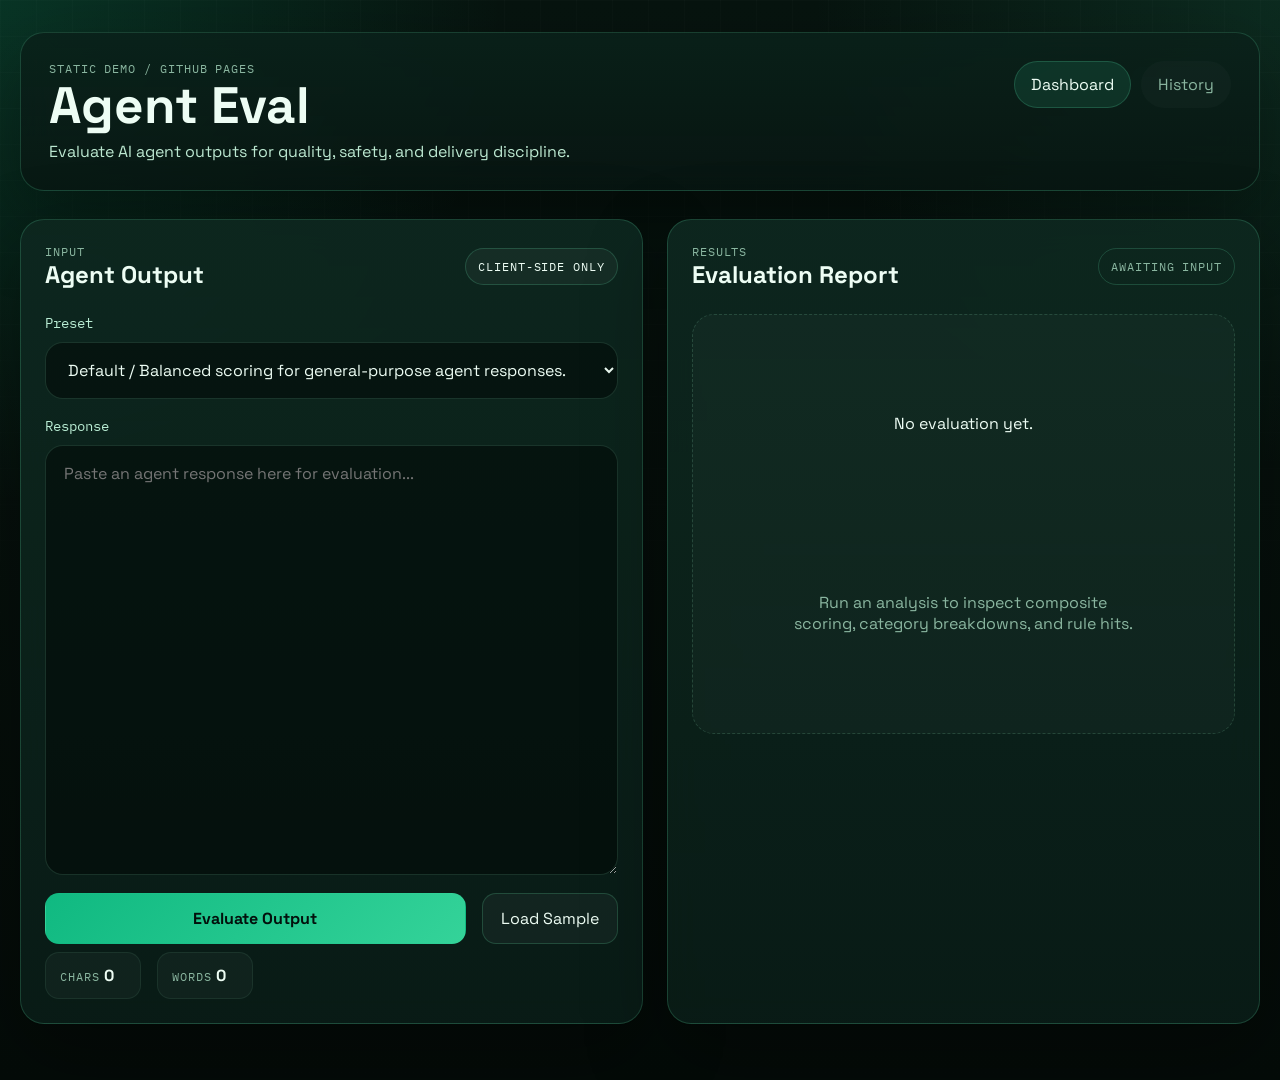
==== index.html @ e62c8c06 "feat: rebuild as static evaluation tool for GitHub Pages" ====
<!DOCTYPE html>
<html lang="en">
  <head>
    <meta charset="UTF-8" />
    <meta name="viewport" content="width=device-width, initial-scale=1.0" />
    <title>Agent Eval</title>
    <link rel="preconnect" href="https://fonts.googleapis.com" />
    <link rel="preconnect" href="https://fonts.gstatic.com" crossorigin />
    <link
      href="https://fonts.googleapis.com/css2?family=Space+Grotesk:wght@400;500;700&family=IBM+Plex+Mono:wght@400;500;600&display=swap"
      rel="stylesheet"
    />
    <link rel="stylesheet" href="style.css" />
  </head>
  <body>
    <div class="app-shell">
      <header class="topbar">
        <div>
          <p class="eyebrow">Static Demo / GitHub Pages</p>
          <h1>Agent Eval</h1>
          <p class="subtitle">Evaluate AI agent outputs for quality, safety, and delivery discipline.</p>
        </div>
        <nav class="nav-links" aria-label="Primary">
          <a class="nav-link active" href="index.html">Dashboard</a>
          <a class="nav-link" href="history.html">History</a>
        </nav>
      </header>

      <main class="dashboard-grid">
        <section class="panel panel-input">
          <div class="panel-head">
            <div>
              <p class="section-label">Input</p>
              <h2>Agent Output</h2>
            </div>
            <span class="badge">Client-side only</span>
          </div>

          <label class="field">
            <span>Preset</span>
            <select id="configSelect" aria-label="Evaluation preset"></select>
          </label>

          <label class="field">
            <span>Response</span>
            <textarea
              id="outputInput"
              rows="16"
              placeholder="Paste an agent response here for evaluation..."
            ></textarea>
          </label>

          <div class="action-row">
            <button id="evaluateButton" class="btn-primary" type="button">Evaluate Output</button>
            <button id="sampleButton" class="btn-secondary" type="button">Load Sample</button>
          </div>

          <div class="input-meta">
            <div>
              <span class="meta-label">Chars</span>
              <strong id="charCount">0</strong>
            </div>
            <div>
              <span class="meta-label">Words</span>
              <strong id="wordCount">0</strong>
            </div>
          </div>
        </section>

        <section class="panel panel-results">
          <div class="panel-head">
            <div>
              <p class="section-label">Results</p>
              <h2>Evaluation Report</h2>
            </div>
            <span id="statusChip" class="status-chip idle">Awaiting input</span>
          </div>

          <div id="emptyState" class="empty-state">
            <p>No evaluation yet.</p>
            <span>Run an analysis to inspect composite scoring, category breakdowns, and rule hits.</span>
          </div>

          <div id="resultsView" class="results-view hidden" aria-live="polite">
            <section class="score-overview">
              <div class="score-ring">
                <div class="score-ring-inner">
                  <span id="overallScore">0</span>
                  <small>/100</small>
                </div>
              </div>
              <div class="overview-copy">
                <h3 id="overallLabel">Composite Score</h3>
                <p id="overallSummary"></p>
                <div class="signal-list" id="signalList"></div>
              </div>
            </section>

            <section>
              <div class="subhead">
                <h3>Category Scores</h3>
                <span class="muted">Weighted via selected preset</span>
              </div>
              <div id="scoreBars" class="score-bars"></div>
            </section>

            <section class="analysis-grid">
              <article class="analysis-card">
                <div class="subhead">
                  <h3>Findings</h3>
                  <span class="muted">Rule and heuristic output</span>
                </div>
                <ul id="findingsList" class="stack-list"></ul>
              </article>
              <article class="analysis-card">
                <div class="subhead">
                  <h3>Summary</h3>
                  <span class="muted">Saved to local history</span>
                </div>
                <div id="summaryBlock" class="code-block"></div>
              </article>
            </section>
          </div>
        </section>
      </main>
    </div>

    <script type="module" src="js/app.js"></script>
  </body>
</html>
---- style.css ----
:root {
  --bg: #06110d;
  --bg-elevated: rgba(8, 24, 19, 0.9);
  --panel: rgba(10, 30, 24, 0.86);
  --panel-strong: rgba(13, 39, 31, 0.96);
  --border: rgba(105, 247, 187, 0.18);
  --text: #edfdf4;
  --muted: #8ab6a0;
  --accent: #34d399;
  --accent-strong: #10b981;
  --accent-soft: rgba(52, 211, 153, 0.16);
  --danger: #fb7185;
  --warn: #fbbf24;
  --shadow: 0 30px 80px rgba(0, 0, 0, 0.35);
  --radius: 24px;
  --radius-sm: 16px;
  --mono: "IBM Plex Mono", monospace;
  --sans: "Space Grotesk", sans-serif;
}

* {
  box-sizing: border-box;
}

html {
  color-scheme: dark;
}

body {
  margin: 0;
  min-height: 100vh;
  font-family: var(--sans);
  background:
    radial-gradient(circle at top left, rgba(16, 185, 129, 0.2), transparent 30%),
    radial-gradient(circle at top right, rgba(52, 211, 153, 0.12), transparent 28%),
    linear-gradient(180deg, #07140f 0%, #040b08 100%);
  color: var(--text);
}

body::before {
  content: "";
  position: fixed;
  inset: 0;
  pointer-events: none;
  background-image:
    linear-gradient(rgba(255, 255, 255, 0.02) 1px, transparent 1px),
    linear-gradient(90deg, rgba(255, 255, 255, 0.02) 1px, transparent 1px);
  background-size: 36px 36px;
  mask-image: linear-gradient(180deg, rgba(255, 255, 255, 0.8), transparent);
}

.app-shell {
  width: min(1240px, calc(100% - 32px));
  margin: 0 auto;
  padding: 32px 0 56px;
}

.topbar,
.panel,
.analysis-card,
.history-item {
  backdrop-filter: blur(18px);
}

.topbar {
  display: flex;
  align-items: flex-start;
  justify-content: space-between;
  gap: 24px;
  margin-bottom: 28px;
  padding: 28px;
  background: linear-gradient(180deg, rgba(10, 33, 26, 0.9), rgba(8, 22, 18, 0.84));
  border: 1px solid var(--border);
  border-radius: var(--radius);
  box-shadow: var(--shadow);
}

.eyebrow,
.section-label,
.meta-label,
.muted,
.badge,
.status-chip,
.history-meta {
  font-family: var(--mono);
  letter-spacing: 0.08em;
  text-transform: uppercase;
}

.eyebrow,
.section-label,
.meta-label,
.muted,
.history-meta {
  font-size: 0.72rem;
  color: var(--muted);
}

h1,
h2,
h3,
p {
  margin: 0;
}

h1 {
  margin-top: 6px;
  font-size: clamp(2.4rem, 4vw, 4rem);
  line-height: 0.95;
}

.subtitle {
  margin-top: 10px;
  max-width: 62ch;
  color: #bce8d1;
}

.nav-links {
  display: flex;
  gap: 10px;
}

.nav-link,
.btn-primary,
.btn-secondary {
  transition:
    transform 180ms ease,
    border-color 180ms ease,
    background 180ms ease,
    color 180ms ease;
}

.nav-link {
  padding: 12px 16px;
  border: 1px solid transparent;
  border-radius: 999px;
  color: var(--muted);
  text-decoration: none;
  background: rgba(255, 255, 255, 0.02);
}

.nav-link:hover,
.nav-link.active {
  color: var(--text);
  border-color: var(--border);
  background: rgba(52, 211, 153, 0.12);
}

.dashboard-grid {
  display: grid;
  grid-template-columns: minmax(320px, 1.05fr) minmax(380px, 1fr);
  gap: 24px;
}

.history-layout {
  display: grid;
}

.panel,
.analysis-card,
.history-item {
  background: linear-gradient(180deg, var(--panel-strong), var(--panel));
  border: 1px solid var(--border);
  border-radius: var(--radius);
  box-shadow: var(--shadow);
}

.panel {
  padding: 24px;
}

.panel-head,
.subhead,
.action-row,
.input-meta,
.history-head,
.history-tags {
  display: flex;
  align-items: center;
  justify-content: space-between;
  gap: 16px;
}

.panel-head {
  margin-bottom: 24px;
}

.badge,
.status-chip {
  padding: 10px 12px;
  border-radius: 999px;
  border: 1px solid var(--border);
  font-size: 0.72rem;
}

.badge {
  background: rgba(255, 255, 255, 0.04);
}

.status-chip.idle {
  color: var(--muted);
}

.status-chip.running {
  color: #c3ffe6;
  background: rgba(52, 211, 153, 0.12);
}

.status-chip.done {
  color: #d8ffed;
  background: rgba(16, 185, 129, 0.18);
}

.field {
  display: grid;
  gap: 10px;
  margin-bottom: 18px;
}

.field span {
  font-family: var(--mono);
  font-size: 0.85rem;
  color: #b9edd4;
}

textarea,
select,
button {
  font: inherit;
}

textarea,
select {
  width: 100%;
  padding: 16px 18px;
  border-radius: 18px;
  border: 1px solid rgba(148, 245, 201, 0.14);
  background: rgba(1, 7, 5, 0.5);
  color: var(--text);
  outline: none;
}

textarea {
  resize: vertical;
  min-height: 280px;
  line-height: 1.55;
}

textarea:focus,
select:focus {
  border-color: rgba(52, 211, 153, 0.55);
  box-shadow: 0 0 0 4px rgba(52, 211, 153, 0.12);
}

.btn-primary,
.btn-secondary {
  border-radius: 14px;
  padding: 14px 18px;
  border: 1px solid transparent;
  cursor: pointer;
}

.btn-primary {
  flex: 1;
  background: linear-gradient(135deg, #10b981, #34d399);
  color: #03100c;
  font-weight: 700;
}

.btn-secondary {
  background: rgba(255, 255, 255, 0.04);
  color: var(--text);
  border-color: var(--border);
}

.btn-primary:hover,
.btn-secondary:hover,
.nav-link:hover {
  transform: translateY(-1px);
}

.input-meta {
  margin-top: 8px;
  justify-content: flex-start;
}

.input-meta > div {
  min-width: 96px;
  padding: 12px 14px;
  border-radius: 14px;
  background: rgba(255, 255, 255, 0.03);
  border: 1px solid rgba(148, 245, 201, 0.08);
}

.empty-state {
  display: grid;
  place-items: center;
  min-height: 420px;
  border: 1px dashed rgba(148, 245, 201, 0.16);
  border-radius: 22px;
  background: rgba(255, 255, 255, 0.025);
  text-align: center;
  padding: 24px;
}

.empty-state span {
  margin-top: 8px;
  max-width: 34ch;
  color: var(--muted);
}

.hidden {
  display: none !important;
}

.results-view {
  display: grid;
  gap: 22px;
  animation: fade-in 280ms ease;
}

.score-overview {
  display: grid;
  grid-template-columns: 180px 1fr;
  gap: 22px;
  align-items: center;
  padding: 20px;
  border-radius: 22px;
  background: rgba(255, 255, 255, 0.025);
  border: 1px solid rgba(148, 245, 201, 0.08);
}

.score-ring {
  position: relative;
  aspect-ratio: 1;
  width: 100%;
  border-radius: 50%;
  display: grid;
  place-items: center;
  background:
    radial-gradient(circle at center, rgba(3, 14, 10, 0.95) 55%, transparent 56%),
    conic-gradient(var(--accent) calc(var(--score, 0) * 1%), rgba(255, 255, 255, 0.08) 0);
}

.score-ring::after {
  content: "";
  position: absolute;
  inset: 14px;
  border-radius: 50%;
  border: 1px solid rgba(148, 245, 201, 0.12);
}

.score-ring-inner {
  position: relative;
  display: flex;
  align-items: baseline;
  gap: 6px;
  z-index: 1;
  font-family: var(--mono);
}

.score-ring-inner span {
  font-size: 3rem;
  font-weight: 600;
}

.score-ring-inner small {
  color: var(--muted);
}

.overview-copy {
  display: grid;
  gap: 12px;
}

.signal-list,
.score-bars,
.stack-list,
.history-list {
  display: grid;
  gap: 12px;
}

.signal-pill,
.history-tag {
  display: inline-flex;
  align-items: center;
  gap: 8px;
  width: fit-content;
  padding: 8px 10px;
  border-radius: 999px;
  background: rgba(52, 211, 153, 0.08);
  border: 1px solid rgba(52, 211, 153, 0.16);
  color: #d7ffee;
  font-family: var(--mono);
  font-size: 0.75rem;
}

.score-row {
  padding: 14px 16px;
  border-radius: 18px;
  background: rgba(255, 255, 255, 0.025);
  border: 1px solid rgba(148, 245, 201, 0.08);
}

.score-label {
  display: flex;
  justify-content: space-between;
  gap: 12px;
  margin-bottom: 10px;
}

.score-label strong {
  font-size: 0.95rem;
}

.score-label span {
  font-family: var(--mono);
  color: var(--muted);
}

.progress-track {
  overflow: hidden;
  height: 10px;
  border-radius: 999px;
  background: rgba(255, 255, 255, 0.08);
}

.progress-bar {
  height: 100%;
  width: 0;
  border-radius: inherit;
  background: linear-gradient(90deg, #10b981, #6ee7b7);
  transition: width 800ms cubic-bezier(0.2, 0.8, 0.2, 1);
}

.analysis-grid {
  display: grid;
  grid-template-columns: 1fr 1fr;
  gap: 18px;
}

.analysis-card {
  padding: 18px;
}

.stack-list {
  padding-left: 18px;
  margin: 0;
}

.stack-list li {
  color: #d7f8e7;
  line-height: 1.55;
}

.code-block {
  font-family: var(--mono);
  white-space: pre-wrap;
  line-height: 1.65;
  color: #d7ffee;
  background: rgba(3, 10, 8, 0.7);
  padding: 16px;
  border-radius: 16px;
  border: 1px solid rgba(148, 245, 201, 0.08);
}

.history-list {
  margin-top: 8px;
}

.history-item {
  padding: 20px;
}

.history-score {
  min-width: 72px;
  padding: 14px 10px;
  border-radius: 16px;
  text-align: center;
  font-family: var(--mono);
  font-size: 1.4rem;
  font-weight: 600;
}

.history-score.excellent,
.history-score.good {
  background: rgba(16, 185, 129, 0.14);
  color: #d9ffee;
}

.history-score.moderate {
  background: rgba(251, 191, 36, 0.12);
  color: #ffeec0;
}

.history-score.poor {
  background: rgba(251, 113, 133, 0.14);
  color: #ffd4dc;
}

.history-meta,
.history-text {
  margin-top: 10px;
}

.history-text {
  color: #d4f5e5;
}

.history-tags {
  flex-wrap: wrap;
  justify-content: flex-start;
  margin-top: 14px;
}

@keyframes fade-in {
  from {
    opacity: 0;
    transform: translateY(8px);
  }
  to {
    opacity: 1;
    transform: translateY(0);
  }
}

@media (max-width: 980px) {
  .dashboard-grid,
  .analysis-grid,
  .score-overview {
    grid-template-columns: 1fr;
  }

  .topbar,
  .panel-head,
  .subhead,
  .action-row {
    flex-direction: column;
    align-items: stretch;
  }

  .nav-links {
    width: 100%;
  }

  .nav-link,
  .btn-primary,
  .btn-secondary {
    text-align: center;
  }
}

@media (max-width: 640px) {
  .app-shell {
    width: min(100% - 20px, 1240px);
    padding-top: 20px;
  }

  .topbar,
  .panel,
  .analysis-card,
  .history-item {
    border-radius: 20px;
  }

  h1 {
    font-size: 2.2rem;
  }

  .score-ring-inner span {
    font-size: 2.4rem;
  }
}
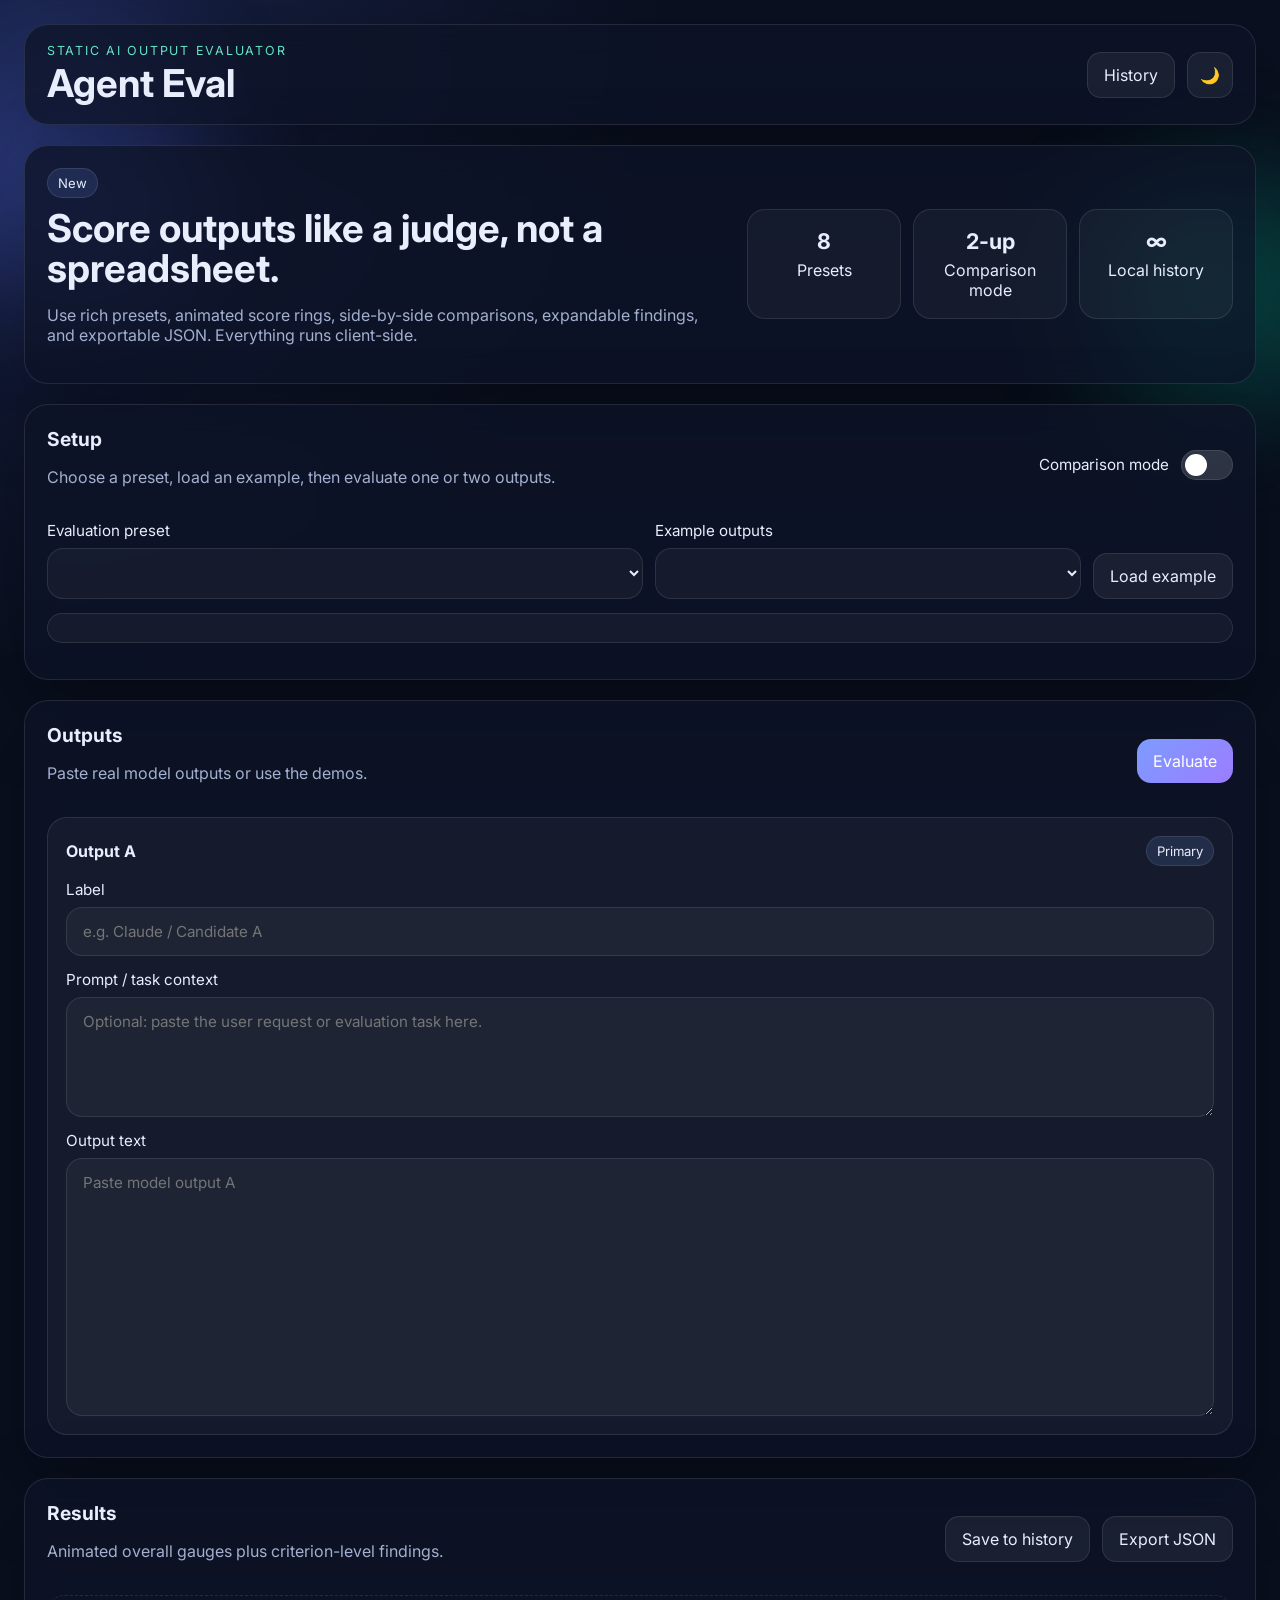
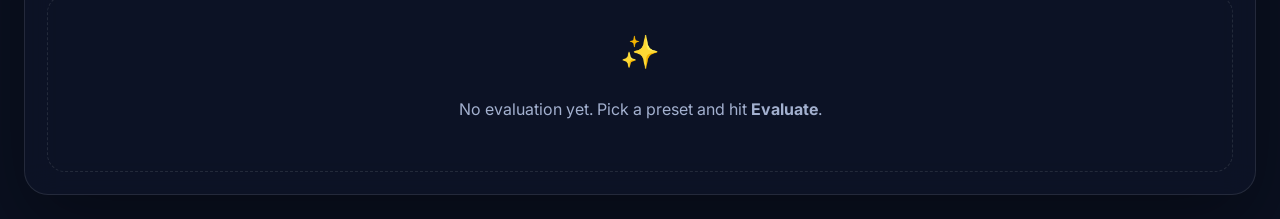
==== commit fc887ee8: "improve: score gauges, comparison mode, themes, better UX" ====
--- a/index.html
+++ b/index.html
@@ -1,130 +1,156 @@
 <!DOCTYPE html>
-<html lang="en">
-  <head>
-    <meta charset="UTF-8" />
-    <meta name="viewport" content="width=device-width, initial-scale=1.0" />
-    <title>Agent Eval</title>
-    <link rel="preconnect" href="https://fonts.googleapis.com" />
-    <link rel="preconnect" href="https://fonts.gstatic.com" crossorigin />
-    <link
-      href="https://fonts.googleapis.com/css2?family=Space+Grotesk:wght@400;500;700&family=IBM+Plex+Mono:wght@400;500;600&display=swap"
-      rel="stylesheet"
-    />
-    <link rel="stylesheet" href="style.css" />
-  </head>
-  <body>
-    <div class="app-shell">
-      <header class="topbar">
-        <div>
-          <p class="eyebrow">Static Demo / GitHub Pages</p>
-          <h1>Agent Eval</h1>
-          <p class="subtitle">Evaluate AI agent outputs for quality, safety, and delivery discipline.</p>
+<html lang="en" data-theme="dark">
+<head>
+  <meta charset="UTF-8" />
+  <meta name="viewport" content="width=device-width, initial-scale=1.0" />
+  <title>Agent Eval</title>
+  <meta name="description" content="Evaluate AI outputs with presets, detailed findings, comparisons, and history tracking." />
+  <link rel="preconnect" href="https://fonts.googleapis.com">
+  <link rel="preconnect" href="https://fonts.gstatic.com" crossorigin>
+  <link href="https://fonts.googleapis.com/css2?family=Inter:wght@400;500;600;700;800&display=swap" rel="stylesheet">
+  <link rel="stylesheet" href="style.css" />
+</head>
+<body>
+  <div class="bg-orb orb-1"></div>
+  <div class="bg-orb orb-2"></div>
+  <div class="page-shell">
+    <header class="topbar glass">
+      <div>
+        <p class="eyebrow">Static AI output evaluator</p>
+        <h1>Agent Eval</h1>
+      </div>
+      <div class="topbar-actions">
+        <a class="secondary-btn" href="history.html">History</a>
+        <button id="themeToggle" class="icon-btn" aria-label="Toggle theme">🌙</button>
+      </div>
+    </header>
+
+    <main class="layout">
+      <section class="panel hero glass">
+        <div class="hero-copy">
+          <span class="pill">New</span>
+          <h2>Score outputs like a judge, not a spreadsheet.</h2>
+          <p>Use rich presets, animated score rings, side-by-side comparisons, expandable findings, and exportable JSON. Everything runs client-side.</p>
         </div>
-        <nav class="nav-links" aria-label="Primary">
-          <a class="nav-link active" href="index.html">Dashboard</a>
-          <a class="nav-link" href="history.html">History</a>
-        </nav>
-      </header>
+        <div class="hero-stats">
+          <div class="mini-stat">
+            <strong>8</strong>
+            <span>Presets</span>
+          </div>
+          <div class="mini-stat">
+            <strong>2-up</strong>
+            <span>Comparison mode</span>
+          </div>
+          <div class="mini-stat">
+            <strong>∞</strong>
+            <span>Local history</span>
+          </div>
+        </div>
+      </section>
 
-      <main class="dashboard-grid">
-        <section class="panel panel-input">
-          <div class="panel-head">
-            <div>
-              <p class="section-label">Input</p>
-              <h2>Agent Output</h2>
+      <section class="panel controls glass">
+        <div class="section-header">
+          <div>
+            <h3>Setup</h3>
+            <p>Choose a preset, load an example, then evaluate one or two outputs.</p>
+          </div>
+          <label class="toggle-row">
+            <span>Comparison mode</span>
+            <input id="comparisonToggle" type="checkbox" />
+            <span class="switch"></span>
+          </label>
+        </div>
+
+        <div class="controls-grid">
+          <label>
+            <span>Evaluation preset</span>
+            <select id="presetSelect"></select>
+          </label>
+          <label>
+            <span>Example outputs</span>
+            <select id="exampleSelect"></select>
+          </label>
+          <button id="loadExampleBtn" class="secondary-btn align-end">Load example</button>
+        </div>
+
+        <div id="presetDescription" class="preset-description"></div>
+        <div id="criteriaChips" class="criteria-chips"></div>
+      </section>
+
+      <section class="panel input-panel glass">
+        <div class="section-header">
+          <div>
+            <h3>Outputs</h3>
+            <p>Paste real model outputs or use the demos.</p>
+          </div>
+          <div class="button-row">
+            <button id="swapBtn" class="secondary-btn hidden">Swap A/B</button>
+            <button id="evaluateBtn" class="primary-btn">Evaluate</button>
+          </div>
+        </div>
+
+        <div id="inputColumns" class="input-columns single">
+          <article class="output-card">
+            <div class="output-header">
+              <h4>Output A</h4>
+              <span class="tag">Primary</span>
             </div>
-            <span class="badge">Client-side only</span>
+            <label>
+              <span>Label</span>
+              <input id="labelA" type="text" placeholder="e.g. Claude / Candidate A" />
+            </label>
+            <label>
+              <span>Prompt / task context</span>
+              <textarea id="promptInput" rows="4" placeholder="Optional: paste the user request or evaluation task here."></textarea>
+            </label>
+            <label>
+              <span>Output text</span>
+              <textarea id="outputA" rows="12" placeholder="Paste model output A"></textarea>
+            </label>
+          </article>
+
+          <article id="cardB" class="output-card hidden">
+            <div class="output-header">
+              <h4>Output B</h4>
+              <span class="tag alt">Compare</span>
+            </div>
+            <label>
+              <span>Label</span>
+              <input id="labelB" type="text" placeholder="e.g. GPT / Candidate B" />
+            </label>
+            <label>
+              <span>Output text</span>
+              <textarea id="outputB" rows="18" placeholder="Paste model output B"></textarea>
+            </label>
+          </article>
+        </div>
+      </section>
+
+      <section class="panel results glass">
+        <div class="section-header">
+          <div>
+            <h3>Results</h3>
+            <p>Animated overall gauges plus criterion-level findings.</p>
           </div>
+          <div class="button-row">
+            <button id="saveHistoryBtn" class="secondary-btn">Save to history</button>
+            <button id="exportBtn" class="secondary-btn">Export JSON</button>
+          </div>
+        </div>
 
-          <label class="field">
-            <span>Preset</span>
-            <select id="configSelect" aria-label="Evaluation preset"></select>
-          </label>
+        <div id="emptyState" class="empty-state">
+          <div class="empty-icon">✨</div>
+          <p>No evaluation yet. Pick a preset and hit <strong>Evaluate</strong>.</p>
+        </div>
 
-          <label class="field">
-            <span>Response</span>
-            <textarea
-              id="outputInput"
-              rows="16"
-              placeholder="Paste an agent response here for evaluation..."
-            ></textarea>
-          </label>
-
-          <div class="action-row">
-            <button id="evaluateButton" class="btn-primary" type="button">Evaluate Output</button>
-            <button id="sampleButton" class="btn-secondary" type="button">Load Sample</button>
-          </div>
-
-          <div class="input-meta">
-            <div>
-              <span class="meta-label">Chars</span>
-              <strong id="charCount">0</strong>
-            </div>
-            <div>
-              <span class="meta-label">Words</span>
-              <strong id="wordCount">0</strong>
-            </div>
-          </div>
-        </section>
-
-        <section class="panel panel-results">
-          <div class="panel-head">
-            <div>
-              <p class="section-label">Results</p>
-              <h2>Evaluation Report</h2>
-            </div>
-            <span id="statusChip" class="status-chip idle">Awaiting input</span>
-          </div>
-
-          <div id="emptyState" class="empty-state">
-            <p>No evaluation yet.</p>
-            <span>Run an analysis to inspect composite scoring, category breakdowns, and rule hits.</span>
-          </div>
-
-          <div id="resultsView" class="results-view hidden" aria-live="polite">
-            <section class="score-overview">
-              <div class="score-ring">
-                <div class="score-ring-inner">
-                  <span id="overallScore">0</span>
-                  <small>/100</small>
-                </div>
-              </div>
-              <div class="overview-copy">
-                <h3 id="overallLabel">Composite Score</h3>
-                <p id="overallSummary"></p>
-                <div class="signal-list" id="signalList"></div>
-              </div>
-            </section>
-
-            <section>
-              <div class="subhead">
-                <h3>Category Scores</h3>
-                <span class="muted">Weighted via selected preset</span>
-              </div>
-              <div id="scoreBars" class="score-bars"></div>
-            </section>
-
-            <section class="analysis-grid">
-              <article class="analysis-card">
-                <div class="subhead">
-                  <h3>Findings</h3>
-                  <span class="muted">Rule and heuristic output</span>
-                </div>
-                <ul id="findingsList" class="stack-list"></ul>
-              </article>
-              <article class="analysis-card">
-                <div class="subhead">
-                  <h3>Summary</h3>
-                  <span class="muted">Saved to local history</span>
-                </div>
-                <div id="summaryBlock" class="code-block"></div>
-              </article>
-            </section>
-          </div>
-        </section>
-      </main>
-    </div>
-
-    <script type="module" src="js/app.js"></script>
-  </body>
+        <div id="resultsContent" class="results-content hidden">
+          <div id="summaryGrid" class="summary-grid"></div>
+          <div id="winnerBanner" class="winner-banner hidden"></div>
+          <div id="detailsGrid" class="details-grid"></div>
+        </div>
+      </section>
+    </main>
+  </div>
+  <script src="app.js"></script>
+</body>
 </html>
--- a/style.css
+++ b/style.css
@@ -1,574 +1,187 @@
+
 :root {
-  --bg: #06110d;
-  --bg-elevated: rgba(8, 24, 19, 0.9);
-  --panel: rgba(10, 30, 24, 0.86);
-  --panel-strong: rgba(13, 39, 31, 0.96);
-  --border: rgba(105, 247, 187, 0.18);
-  --text: #edfdf4;
-  --muted: #8ab6a0;
-  --accent: #34d399;
-  --accent-strong: #10b981;
-  --accent-soft: rgba(52, 211, 153, 0.16);
-  --danger: #fb7185;
-  --warn: #fbbf24;
-  --shadow: 0 30px 80px rgba(0, 0, 0, 0.35);
-  --radius: 24px;
-  --radius-sm: 16px;
-  --mono: "IBM Plex Mono", monospace;
-  --sans: "Space Grotesk", sans-serif;
+  --bg: #0a1020;
+  --bg-elev: rgba(13, 20, 39, 0.78);
+  --bg-soft: rgba(255,255,255,0.04);
+  --text: #e8eefc;
+  --muted: #a3b0cf;
+  --border: rgba(255,255,255,0.1);
+  --accent: #7c9cff;
+  --accent-2: #65e4c6;
+  --danger: #ff6b8a;
+  --warning: #ffbf69;
+  --shadow: 0 30px 80px rgba(0,0,0,0.35);
 }
 
-* {
-  box-sizing: border-box;
+html[data-theme="light"] {
+  --bg: #f3f6ff;
+  --bg-elev: rgba(255,255,255,0.85);
+  --bg-soft: rgba(102, 118, 255, 0.08);
+  --text: #14203b;
+  --muted: #586684;
+  --border: rgba(20,32,59,0.1);
+  --accent: #4f6bff;
+  --accent-2: #0dbb95;
+  --danger: #de3d65;
+  --warning: #d98a20;
+  --shadow: 0 20px 60px rgba(52,72,120,0.14);
 }
 
-html {
-  color-scheme: dark;
-}
-
+* { box-sizing: border-box; }
+html, body { margin: 0; min-height: 100%; }
 body {
-  margin: 0;
-  min-height: 100vh;
-  font-family: var(--sans);
-  background:
-    radial-gradient(circle at top left, rgba(16, 185, 129, 0.2), transparent 30%),
-    radial-gradient(circle at top right, rgba(52, 211, 153, 0.12), transparent 28%),
-    linear-gradient(180deg, #07140f 0%, #040b08 100%);
+  font-family: Inter, system-ui, sans-serif;
+  background: radial-gradient(circle at top left, rgba(90,116,255,0.18), transparent 30%), var(--bg);
   color: var(--text);
 }
 
-body::before {
-  content: "";
-  position: fixed;
-  inset: 0;
-  pointer-events: none;
-  background-image:
-    linear-gradient(rgba(255, 255, 255, 0.02) 1px, transparent 1px),
-    linear-gradient(90deg, rgba(255, 255, 255, 0.02) 1px, transparent 1px);
-  background-size: 36px 36px;
-  mask-image: linear-gradient(180deg, rgba(255, 255, 255, 0.8), transparent);
+.bg-orb {
+  position: fixed; border-radius: 999px; filter: blur(60px); opacity: 0.35; pointer-events: none; z-index: 0;
+  animation: drift 16s ease-in-out infinite;
 }
+.orb-1 { width: 260px; height: 260px; background: #5a74ff; top: 40px; left: -60px; }
+.orb-2 { width: 220px; height: 220px; background: #00d4a6; right: -40px; top: 180px; animation-delay: -5s; }
+@keyframes drift { 0%,100% { transform: translateY(0px) } 50% { transform: translateY(25px) translateX(10px) } }
 
-.app-shell {
-  width: min(1240px, calc(100% - 32px));
-  margin: 0 auto;
-  padding: 32px 0 56px;
+.page-shell { position: relative; z-index: 1; max-width: 1280px; margin: 0 auto; padding: 24px; }
+.layout { display: grid; gap: 20px; }
+.topbar, .panel { border: 1px solid var(--border); box-shadow: var(--shadow); }
+.glass { background: var(--bg-elev); backdrop-filter: blur(16px); }
+.topbar {
+  display: flex; justify-content: space-between; align-items: center; gap: 16px;
+  padding: 18px 22px; border-radius: 24px; margin-bottom: 20px;
 }
+.topbar h1 { margin: 2px 0 0; font-size: clamp(1.8rem, 3vw, 2.5rem); }
+.eyebrow { margin: 0; color: var(--accent-2); text-transform: uppercase; letter-spacing: 0.14em; font-size: 0.78rem; }
+.topbar-actions, .button-row, .controls-grid { display: flex; gap: 12px; flex-wrap: wrap; }
+.panel { border-radius: 24px; padding: 22px; }
+.hero { display: grid; grid-template-columns: 1.4fr 1fr; gap: 20px; align-items: center; }
+.hero h2 { font-size: clamp(1.6rem, 3vw, 2.6rem); line-height: 1.05; margin: 10px 0; }
+.hero p, .section-header p, .preset-description, .history-item p { color: var(--muted); }
+.hero-stats { display: grid; grid-template-columns: repeat(3, 1fr); gap: 12px; }
+.mini-stat { padding: 18px; border-radius: 18px; background: var(--bg-soft); border: 1px solid var(--border); text-align: center; }
+.mini-stat strong { display: block; font-size: 1.35rem; margin-bottom: 6px; }
+.pill, .tag {
+  display: inline-flex; align-items: center; gap: 8px; padding: 6px 10px; border-radius: 999px;
+  background: rgba(124,156,255,0.14); color: var(--text); border: 1px solid var(--border); font-size: 0.82rem;
+}
+.tag.alt { background: rgba(101,228,198,0.12); }
+.section-header { display: flex; justify-content: space-between; gap: 16px; align-items: center; margin-bottom: 18px; }
+.section-header h3 { margin: 0 0 6px; font-size: 1.2rem; }
 
-.topbar,
-.panel,
-.analysis-card,
-.history-item {
-  backdrop-filter: blur(18px);
+label { display: grid; gap: 8px; font-size: 0.95rem; }
+input[type="text"], select, textarea {
+  width: 100%; background: rgba(255,255,255,0.04); color: var(--text); border: 1px solid var(--border);
+  border-radius: 16px; padding: 14px 16px; font: inherit; outline: none; transition: 0.2s ease;
 }
+html[data-theme="light"] input[type="text"], html[data-theme="light"] select, html[data-theme="light"] textarea {
+  background: rgba(255,255,255,0.75);
+}
+input:focus, select:focus, textarea:focus { border-color: var(--accent); box-shadow: 0 0 0 4px rgba(124,156,255,0.12); }
+textarea { resize: vertical; min-height: 120px; }
+button, .secondary-btn, .primary-btn {
+  border: 0; border-radius: 14px; padding: 12px 16px; cursor: pointer; font: inherit; text-decoration: none;
+  display: inline-flex; align-items: center; justify-content: center; gap: 8px; transition: transform 0.18s ease, opacity 0.18s ease, background 0.18s ease;
+}
+button:hover, .secondary-btn:hover, .primary-btn:hover { transform: translateY(-1px); }
+.primary-btn { background: linear-gradient(135deg, var(--accent), #9c7cff); color: white; }
+.secondary-btn, .icon-btn { background: rgba(255,255,255,0.06); color: var(--text); border: 1px solid var(--border); }
+.icon-btn { width: 46px; height: 46px; border-radius: 14px; }
+.danger { color: white; background: linear-gradient(135deg, var(--danger), #ff8d6b); }
+.align-end { align-self: end; }
+.hidden { display: none !important; }
 
-.topbar {
-  display: flex;
-  align-items: flex-start;
-  justify-content: space-between;
-  gap: 24px;
-  margin-bottom: 28px;
-  padding: 28px;
-  background: linear-gradient(180deg, rgba(10, 33, 26, 0.9), rgba(8, 22, 18, 0.84));
-  border: 1px solid var(--border);
-  border-radius: var(--radius);
-  box-shadow: var(--shadow);
+.controls-grid { display: grid; grid-template-columns: 1.4fr 1fr auto; align-items: end; }
+.preset-description { padding: 14px 16px; border-radius: 16px; background: var(--bg-soft); border: 1px solid var(--border); margin-top: 14px; }
+.criteria-chips { display: flex; flex-wrap: wrap; gap: 10px; margin-top: 14px; }
+.criterion-chip {
+  position: relative; padding: 10px 12px; border-radius: 999px; background: rgba(255,255,255,0.05);
+  border: 1px solid var(--border); font-size: 0.86rem;
 }
+.criterion-chip .tooltip {
+  visibility: hidden; opacity: 0; position: absolute; left: 50%; transform: translateX(-50%); bottom: calc(100% + 10px);
+  min-width: 220px; max-width: 280px; padding: 10px 12px; border-radius: 12px; background: #08101f; color: #eef4ff; border: 1px solid rgba(255,255,255,0.1);
+  transition: 0.18s ease; box-shadow: var(--shadow); z-index: 3;
+}
+html[data-theme="light"] .criterion-chip .tooltip { background: #fff; color: #14203b; }
+.criterion-chip:hover .tooltip, .criterion-chip:focus-within .tooltip { visibility: visible; opacity: 1; }
 
-.eyebrow,
-.section-label,
-.meta-label,
-.muted,
-.badge,
-.status-chip,
-.history-meta {
-  font-family: var(--mono);
-  letter-spacing: 0.08em;
-  text-transform: uppercase;
+.input-columns { display: grid; gap: 16px; }
+.input-columns.single { grid-template-columns: 1fr; }
+.input-columns.compare { grid-template-columns: repeat(2, minmax(0, 1fr)); }
+.output-card { padding: 18px; border-radius: 20px; background: rgba(255,255,255,0.04); border: 1px solid var(--border); display: grid; gap: 14px; }
+.output-header { display: flex; justify-content: space-between; align-items: center; }
+.output-header h4 { margin: 0; }
+
+.empty-state { display: grid; place-items: center; gap: 12px; padding: 36px 16px; border: 1px dashed var(--border); border-radius: 18px; color: var(--muted); }
+.empty-icon { font-size: 2rem; }
+.summary-grid { display: grid; grid-template-columns: repeat(auto-fit, minmax(240px, 1fr)); gap: 16px; margin-bottom: 16px; }
+.summary-card { padding: 18px; border-radius: 20px; background: rgba(255,255,255,0.04); border: 1px solid var(--border); display: grid; gap: 12px; }
+.summary-card-header { display:flex; justify-content:space-between; align-items:center; gap:12px; }
+.summary-card-header h4 { margin: 0; }
+.gauge-wrap { display: grid; place-items: center; padding: 8px 0 2px; }
+.gauge {
+  --score: 72; --accent-gauge: var(--accent);
+  position: relative; width: 164px; height: 164px; border-radius: 50%;
+  background: conic-gradient(from -90deg, var(--accent-gauge) calc(var(--score) * 1%), rgba(255,255,255,0.08) 0);
+  display: grid; place-items: center; animation: spinIn 1s ease;
 }
+.gauge::before {
+  content: ""; position: absolute; inset: 14px; border-radius: 50%;
+  background: linear-gradient(180deg, rgba(255,255,255,0.10), rgba(255,255,255,0.03)); border: 1px solid var(--border);
+}
+.gauge-inner { position: relative; z-index: 1; text-align: center; }
+.gauge-score { font-size: 2rem; font-weight: 800; line-height: 1; }
+.gauge-label { color: var(--muted); font-size: 0.86rem; margin-top: 6px; }
+@keyframes spinIn { from { transform: scale(0.9) rotate(-60deg); opacity: 0; } to { transform: scale(1) rotate(0); opacity: 1; } }
+.score-pill { font-weight: 700; padding: 8px 10px; border-radius: 999px; background: rgba(101,228,198,0.12); }
 
-.eyebrow,
-.section-label,
-.meta-label,
-.muted,
-.history-meta {
-  font-size: 0.72rem;
-  color: var(--muted);
+.winner-banner {
+  margin: 8px 0 16px; padding: 14px 16px; border-radius: 18px; background: linear-gradient(135deg, rgba(124,156,255,0.16), rgba(101,228,198,0.14)); border: 1px solid var(--border);
 }
+.details-grid { display: grid; gap: 12px; }
+.details-card { border: 1px solid var(--border); border-radius: 18px; overflow: hidden; background: rgba(255,255,255,0.04); }
+.details-head { display: grid; grid-template-columns: 1.4fr repeat(2, minmax(80px, 120px)); gap: 12px; padding: 14px 16px; align-items: center; }
+.details-name { display:flex; align-items:center; gap:8px; font-weight:700; }
+.details-sub { color: var(--muted); font-size: 0.88rem; margin-top: 4px; }
+.score-mini { justify-self: end; font-weight: 700; }
+details { border-top: 1px solid var(--border); }
+summary { list-style: none; cursor: pointer; padding: 12px 16px; color: var(--muted); }
+summary::-webkit-details-marker { display:none; }
+.findings { padding: 0 16px 16px; display: grid; gap: 10px; }
+.findings-grid { display: grid; grid-template-columns: repeat(auto-fit, minmax(220px, 1fr)); gap: 12px; }
+.finding-box { padding: 12px 14px; border-radius: 14px; background: rgba(255,255,255,0.04); border: 1px solid var(--border); }
+.finding-box strong { display:block; margin-bottom: 8px; }
+.finding-box ul { margin: 0; padding-left: 18px; color: var(--muted); }
+.finding-box li { margin: 5px 0; }
 
-h1,
-h2,
-h3,
-p {
-  margin: 0;
+.chart-wrap { overflow: auto; border-radius: 18px; border: 1px solid var(--border); background: rgba(255,255,255,0.04); padding: 12px; }
+#historyChart { width: 100%; height: auto; display: block; }
+.history-list { display: grid; gap: 12px; }
+.history-item { padding: 16px; border-radius: 18px; border: 1px solid var(--border); background: rgba(255,255,255,0.04); }
+.history-meta { display:flex; justify-content:space-between; gap:12px; flex-wrap:wrap; margin-bottom:8px; }
+.history-badges { display:flex; gap:8px; flex-wrap:wrap; }
+
+.toggle-row { display:inline-flex; align-items:center; gap:12px; }
+.toggle-row input { display:none; }
+.switch {
+  position: relative; width: 52px; height: 30px; background: rgba(255,255,255,0.14); border:1px solid var(--border); border-radius:999px;
 }
+.switch::after {
+  content:""; position:absolute; top:3px; left:3px; width:22px; height:22px; background:white; border-radius:50%; transition:0.2s ease;
+}
+.toggle-row input:checked + .switch::after { transform: translateX(22px); }
+.toggle-row input:checked + .switch { background: rgba(124,156,255,0.48); }
 
-h1 {
-  margin-top: 6px;
-  font-size: clamp(2.4rem, 4vw, 4rem);
-  line-height: 0.95;
-}
-
-.subtitle {
-  margin-top: 10px;
-  max-width: 62ch;
-  color: #bce8d1;
-}
-
-.nav-links {
-  display: flex;
-  gap: 10px;
-}
-
-.nav-link,
-.btn-primary,
-.btn-secondary {
-  transition:
-    transform 180ms ease,
-    border-color 180ms ease,
-    background 180ms ease,
-    color 180ms ease;
-}
-
-.nav-link {
-  padding: 12px 16px;
-  border: 1px solid transparent;
-  border-radius: 999px;
-  color: var(--muted);
-  text-decoration: none;
-  background: rgba(255, 255, 255, 0.02);
-}
-
-.nav-link:hover,
-.nav-link.active {
-  color: var(--text);
-  border-color: var(--border);
-  background: rgba(52, 211, 153, 0.12);
-}
-
-.dashboard-grid {
-  display: grid;
-  grid-template-columns: minmax(320px, 1.05fr) minmax(380px, 1fr);
-  gap: 24px;
-}
-
-.history-layout {
-  display: grid;
-}
-
-.panel,
-.analysis-card,
-.history-item {
-  background: linear-gradient(180deg, var(--panel-strong), var(--panel));
-  border: 1px solid var(--border);
-  border-radius: var(--radius);
-  box-shadow: var(--shadow);
-}
-
-.panel {
-  padding: 24px;
-}
-
-.panel-head,
-.subhead,
-.action-row,
-.input-meta,
-.history-head,
-.history-tags {
-  display: flex;
-  align-items: center;
-  justify-content: space-between;
-  gap: 16px;
-}
-
-.panel-head {
-  margin-bottom: 24px;
-}
-
-.badge,
-.status-chip {
-  padding: 10px 12px;
-  border-radius: 999px;
-  border: 1px solid var(--border);
-  font-size: 0.72rem;
-}
-
-.badge {
-  background: rgba(255, 255, 255, 0.04);
-}
-
-.status-chip.idle {
-  color: var(--muted);
-}
-
-.status-chip.running {
-  color: #c3ffe6;
-  background: rgba(52, 211, 153, 0.12);
-}
-
-.status-chip.done {
-  color: #d8ffed;
-  background: rgba(16, 185, 129, 0.18);
-}
-
-.field {
-  display: grid;
-  gap: 10px;
-  margin-bottom: 18px;
-}
-
-.field span {
-  font-family: var(--mono);
-  font-size: 0.85rem;
-  color: #b9edd4;
-}
-
-textarea,
-select,
-button {
-  font: inherit;
-}
-
-textarea,
-select {
-  width: 100%;
-  padding: 16px 18px;
-  border-radius: 18px;
-  border: 1px solid rgba(148, 245, 201, 0.14);
-  background: rgba(1, 7, 5, 0.5);
-  color: var(--text);
-  outline: none;
-}
-
-textarea {
-  resize: vertical;
-  min-height: 280px;
-  line-height: 1.55;
-}
-
-textarea:focus,
-select:focus {
-  border-color: rgba(52, 211, 153, 0.55);
-  box-shadow: 0 0 0 4px rgba(52, 211, 153, 0.12);
-}
-
-.btn-primary,
-.btn-secondary {
-  border-radius: 14px;
-  padding: 14px 18px;
-  border: 1px solid transparent;
-  cursor: pointer;
-}
-
-.btn-primary {
-  flex: 1;
-  background: linear-gradient(135deg, #10b981, #34d399);
-  color: #03100c;
-  font-weight: 700;
-}
-
-.btn-secondary {
-  background: rgba(255, 255, 255, 0.04);
-  color: var(--text);
-  border-color: var(--border);
-}
-
-.btn-primary:hover,
-.btn-secondary:hover,
-.nav-link:hover {
-  transform: translateY(-1px);
-}
-
-.input-meta {
-  margin-top: 8px;
-  justify-content: flex-start;
-}
-
-.input-meta > div {
-  min-width: 96px;
-  padding: 12px 14px;
-  border-radius: 14px;
-  background: rgba(255, 255, 255, 0.03);
-  border: 1px solid rgba(148, 245, 201, 0.08);
-}
-
-.empty-state {
-  display: grid;
-  place-items: center;
-  min-height: 420px;
-  border: 1px dashed rgba(148, 245, 201, 0.16);
-  border-radius: 22px;
-  background: rgba(255, 255, 255, 0.025);
-  text-align: center;
-  padding: 24px;
-}
-
-.empty-state span {
-  margin-top: 8px;
-  max-width: 34ch;
-  color: var(--muted);
-}
-
-.hidden {
-  display: none !important;
-}
-
-.results-view {
-  display: grid;
-  gap: 22px;
-  animation: fade-in 280ms ease;
-}
-
-.score-overview {
-  display: grid;
-  grid-template-columns: 180px 1fr;
-  gap: 22px;
-  align-items: center;
-  padding: 20px;
-  border-radius: 22px;
-  background: rgba(255, 255, 255, 0.025);
-  border: 1px solid rgba(148, 245, 201, 0.08);
-}
-
-.score-ring {
-  position: relative;
-  aspect-ratio: 1;
-  width: 100%;
-  border-radius: 50%;
-  display: grid;
-  place-items: center;
-  background:
-    radial-gradient(circle at center, rgba(3, 14, 10, 0.95) 55%, transparent 56%),
-    conic-gradient(var(--accent) calc(var(--score, 0) * 1%), rgba(255, 255, 255, 0.08) 0);
-}
-
-.score-ring::after {
-  content: "";
-  position: absolute;
-  inset: 14px;
-  border-radius: 50%;
-  border: 1px solid rgba(148, 245, 201, 0.12);
-}
-
-.score-ring-inner {
-  position: relative;
-  display: flex;
-  align-items: baseline;
-  gap: 6px;
-  z-index: 1;
-  font-family: var(--mono);
-}
-
-.score-ring-inner span {
-  font-size: 3rem;
-  font-weight: 600;
-}
-
-.score-ring-inner small {
-  color: var(--muted);
-}
-
-.overview-copy {
-  display: grid;
-  gap: 12px;
-}
-
-.signal-list,
-.score-bars,
-.stack-list,
-.history-list {
-  display: grid;
-  gap: 12px;
-}
-
-.signal-pill,
-.history-tag {
-  display: inline-flex;
-  align-items: center;
-  gap: 8px;
-  width: fit-content;
-  padding: 8px 10px;
-  border-radius: 999px;
-  background: rgba(52, 211, 153, 0.08);
-  border: 1px solid rgba(52, 211, 153, 0.16);
-  color: #d7ffee;
-  font-family: var(--mono);
-  font-size: 0.75rem;
-}
-
-.score-row {
-  padding: 14px 16px;
-  border-radius: 18px;
-  background: rgba(255, 255, 255, 0.025);
-  border: 1px solid rgba(148, 245, 201, 0.08);
-}
-
-.score-label {
-  display: flex;
-  justify-content: space-between;
-  gap: 12px;
-  margin-bottom: 10px;
-}
-
-.score-label strong {
-  font-size: 0.95rem;
-}
-
-.score-label span {
-  font-family: var(--mono);
-  color: var(--muted);
-}
-
-.progress-track {
-  overflow: hidden;
-  height: 10px;
-  border-radius: 999px;
-  background: rgba(255, 255, 255, 0.08);
-}
-
-.progress-bar {
-  height: 100%;
-  width: 0;
-  border-radius: inherit;
-  background: linear-gradient(90deg, #10b981, #6ee7b7);
-  transition: width 800ms cubic-bezier(0.2, 0.8, 0.2, 1);
-}
-
-.analysis-grid {
-  display: grid;
-  grid-template-columns: 1fr 1fr;
-  gap: 18px;
-}
-
-.analysis-card {
-  padding: 18px;
-}
-
-.stack-list {
-  padding-left: 18px;
-  margin: 0;
-}
-
-.stack-list li {
-  color: #d7f8e7;
-  line-height: 1.55;
-}
-
-.code-block {
-  font-family: var(--mono);
-  white-space: pre-wrap;
-  line-height: 1.65;
-  color: #d7ffee;
-  background: rgba(3, 10, 8, 0.7);
-  padding: 16px;
-  border-radius: 16px;
-  border: 1px solid rgba(148, 245, 201, 0.08);
-}
-
-.history-list {
-  margin-top: 8px;
-}
-
-.history-item {
-  padding: 20px;
-}
-
-.history-score {
-  min-width: 72px;
-  padding: 14px 10px;
-  border-radius: 16px;
-  text-align: center;
-  font-family: var(--mono);
-  font-size: 1.4rem;
-  font-weight: 600;
-}
-
-.history-score.excellent,
-.history-score.good {
-  background: rgba(16, 185, 129, 0.14);
-  color: #d9ffee;
-}
-
-.history-score.moderate {
-  background: rgba(251, 191, 36, 0.12);
-  color: #ffeec0;
-}
-
-.history-score.poor {
-  background: rgba(251, 113, 133, 0.14);
-  color: #ffd4dc;
-}
-
-.history-meta,
-.history-text {
-  margin-top: 10px;
-}
-
-.history-text {
-  color: #d4f5e5;
-}
-
-.history-tags {
-  flex-wrap: wrap;
-  justify-content: flex-start;
-  margin-top: 14px;
-}
-
-@keyframes fade-in {
-  from {
-    opacity: 0;
-    transform: translateY(8px);
-  }
-  to {
-    opacity: 1;
-    transform: translateY(0);
-  }
-}
-
-@media (max-width: 980px) {
-  .dashboard-grid,
-  .analysis-grid,
-  .score-overview {
-    grid-template-columns: 1fr;
-  }
-
-  .topbar,
-  .panel-head,
-  .subhead,
-  .action-row {
-    flex-direction: column;
-    align-items: stretch;
-  }
-
-  .nav-links {
-    width: 100%;
-  }
-
-  .nav-link,
-  .btn-primary,
-  .btn-secondary {
-    text-align: center;
-  }
+@media (max-width: 900px) {
+  .hero, .controls-grid, .input-columns.compare, .details-head { grid-template-columns: 1fr; }
+  .section-header, .topbar { align-items: stretch; flex-direction: column; }
+  .score-mini { justify-self: start; }
 }
 
 @media (max-width: 640px) {
-  .app-shell {
-    width: min(100% - 20px, 1240px);
-    padding-top: 20px;
-  }
-
-  .topbar,
-  .panel,
-  .analysis-card,
-  .history-item {
-    border-radius: 20px;
-  }
-
-  h1 {
-    font-size: 2.2rem;
-  }
-
-  .score-ring-inner span {
-    font-size: 2.4rem;
-  }
+  .page-shell { padding: 14px; }
+  .panel, .topbar { border-radius: 20px; padding: 16px; }
+  .hero-stats, .summary-grid { grid-template-columns: 1fr; }
+  .gauge { width: 144px; height: 144px; }
 }
